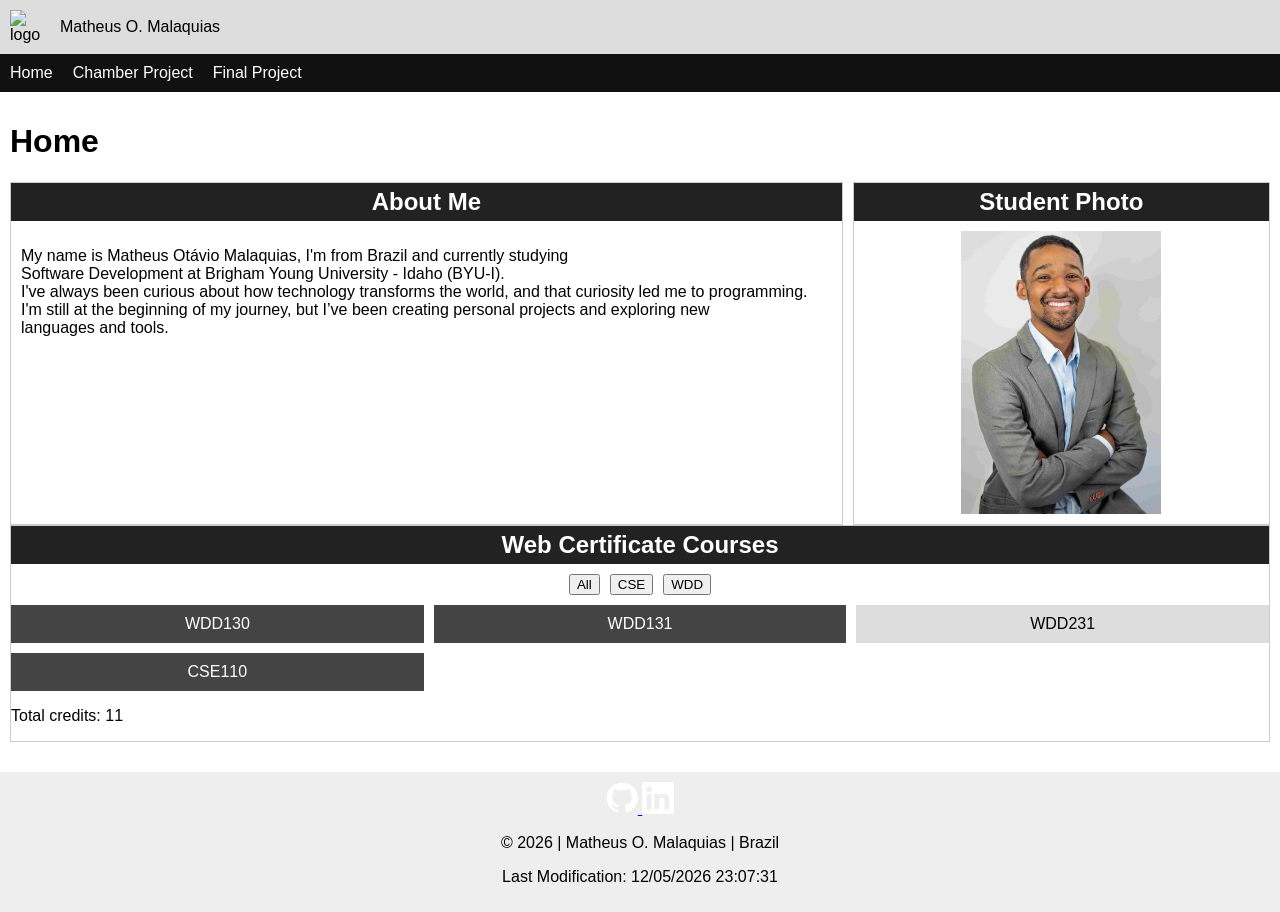
==== index.html @ 6e19b852 "Updated" ====
<!DOCTYPE html>
<html lang="en">

<head>
    <meta charset="UTF-8">
    <meta name="author" content="Matheus O. Malaquias">
    <meta name="description" content="WDD231 Home Page">
    <meta name="viewport" content="width=device-width, initial-scale=1.0">
    <title>WDD231 Home</title>
    <link rel="stylesheet" href="styles/normalize.css">
    <link rel="stylesheet" href="styles/small.css">
    <link rel="stylesheet" href="styles/larger.css">
    <script src="scripts/navigation.js" defer></script>
    <script src="scripts/date.js" defer></script>
    <script src="scripts/courses.js" defer></script>
</head>

<body>
    <header>
        <img src="./images/..." alt="logo" width="40">
        <span>Matheus O. Malaquias</span>    
        <button id="menuButton">☰</button>
    </header>
    
    <nav id="navMenu">
        <ul>
            <li><a href="#">Home</a></li>
            <li><a href="#">Chamber Project</a></li>
            <li><a href="#">Final Project</a></li>
        </ul>
    </nav>
    
    <main>
        <h1>Home</h1>
        <div class="top-sections">
            <section class="about">
                <h2>About Me</h2>
                <p>My name is Matheus Otávio Malaquias, I'm from Brazil and currently studying
                <br> Software Development at Brigham Young University - Idaho (BYU-I).
                <br> I've always been curious about how technology transforms the world, and that curiosity led me to programming.
                <br> I'm still at the beginning of my journey, but I’ve been creating personal projects and exploring new
                <br> languages and tools.</p>
            </section>
            
            <section class="photo">
                <h2>Student Photo</h2>
                <img src="./images/matheus-malaquias.jpg" alt="student photo">
            </section>
        </div>
        
        <section class="courses-section">
            <h2>Web Certificate Courses</h2>
            <div class="buttons">
                <button id="all">All</button>
                <button id="cse">CSE</button>
                <button id="wdd">WDD</button>
            </div>
            
            <div id="courses"></div>
            <p id="credits"></p>
        </section>
    </main>
    
    <footer>
        <div class="social">
            <a href="https://github.com/MatheusMalaquias" target="_blank" aria-label="GitHub">
                <svg xmlns="http://www.w3.org/2000/svg" width="32" height="32" fill="white" viewBox="0 0 24 24">
                    <path d="M12 .5C5.648.5.5 5.648.5 12c0 5.086 3.292 9.385 7.865 10.907.575.106.785-.25.785-.555 
                    0-.274-.01-1.002-.015-1.966-3.2.696-3.878-1.542-3.878-1.542-.523-1.327-1.277-1.68-1.277-1.68-1.043-.713.08-.698.08-.698 
                    1.152.081 1.758 1.183 1.758 1.183 1.026 1.756 2.69 1.249 3.344.955.104-.743.402-1.25.73-1.537-2.553-.29-5.237-1.277-5.237-5.682 
                    0-1.255.448-2.28 1.182-3.085-.119-.289-.512-1.456.112-3.038 0 0 .963-.308 3.157 1.178a11.02 11.02 0 0 1 2.873-.386c.975.004 
                    1.956.132 2.873.386 2.192-1.486 3.153-1.178 3.153-1.178.626 1.582.233 2.749.115 3.038.737.805 1.18 1.83 1.18 3.085 
                    0 4.415-2.688 5.389-5.252 5.673.414.356.782 1.063.782 2.141 
                    0 1.543-.014 2.787-.014 3.168 0 .308.207.667.79.554C20.713 21.38 24 17.082 24 12c0-6.352-5.148-11.5-12-11.5Z"/>
                </svg> 
            </a>
            
            <a href="https://www.linkedin.com/in/matheus-otavio-malaquias/" target="_blank" aria-label="LinkedIn">
                <svg xmlns="http://www.w3.org/2000/svg" width="32" height="32" fill="white" viewBox="0 0 24 24">
                    <path d="M20.451 20.451h-3.554v-5.569c0-1.328-.027-3.039-1.852-3.039-1.853 
                    0-2.137 1.447-2.137 2.942v5.666H9.354V9h3.414v1.561h.049c.476-.9 
                    1.637-1.852 3.368-1.852 3.599 0 4.263 2.369 4.263 5.455v6.287ZM5.337 
                    7.433a2.062 2.062 0 1 1 0-4.124 2.062 2.062 0 0 1 0 4.124ZM7.119 
                    20.451H3.554V9h3.565v11.451ZM22.225 0H1.771C.792 0 0 .774 
                    0 1.729v20.542C0 23.226.792 24 1.771 
                    24h20.451C23.2 24 24 23.226 24 22.271V1.729C24 
                    .774 23.2 0 22.222 0h.003Z"/>
                </svg>
            </a>
        </div>
        
        <p>© <span id="year"></span> | Matheus O. Malaquias | Brazil</p>
        <p id="lastModified"></p>
    </footer>

</body>
</html>
---- styles/small.css ----
body{
font-family: Arial, sans-serif;
margin:0;
}

header{
display:flex;
align-items:center;
gap:10px;
padding:10px;
background:#ddd;
}

nav{
background:#111;
display:none;
}

nav ul{
list-style:none;
margin:0;
padding:0;
}

nav a{
display:block;
padding:10px;
color:white;
text-decoration:none;
}

nav a:hover{
background:#444;
}

.show{
display:block;
}

main{
padding:10px;
}

.top-sections{
display:flex;
flex-direction:column;
gap:10px;
}

section{
border:1px solid #ccc;
}

section h2{
background:#222;
color:white;
padding:5px;
margin:0;
text-align:center;
}

.about p{
padding:10px;
}

.photo img{
width:100%;
max-width:200px;
display:block;
margin:10px auto;
}

.buttons{
display:flex;
gap:10px;
justify-content:center;
margin:10px 0;
}

#courses{
display:grid;
gap:10px;
grid-template-columns:1fr;
}

.course{
padding:10px;
background:#ddd;
text-align:center;
}

.completed{
background:#444;
color:white;
}

footer{
text-align:center;
margin-top:20px;
padding:10px;
background:#eee;
}
---- styles/larger.css ----
@media screen and (min-width: 768px){

#menuButton{
display:none;
}

nav{
display:block;
}

nav ul{
display:flex;
}

.top-sections{
flex-direction:row;
}

.about{
flex:2;
}

.photo{
flex:1;
}

#courses{
grid-template-columns:repeat(3,1fr);
}

}
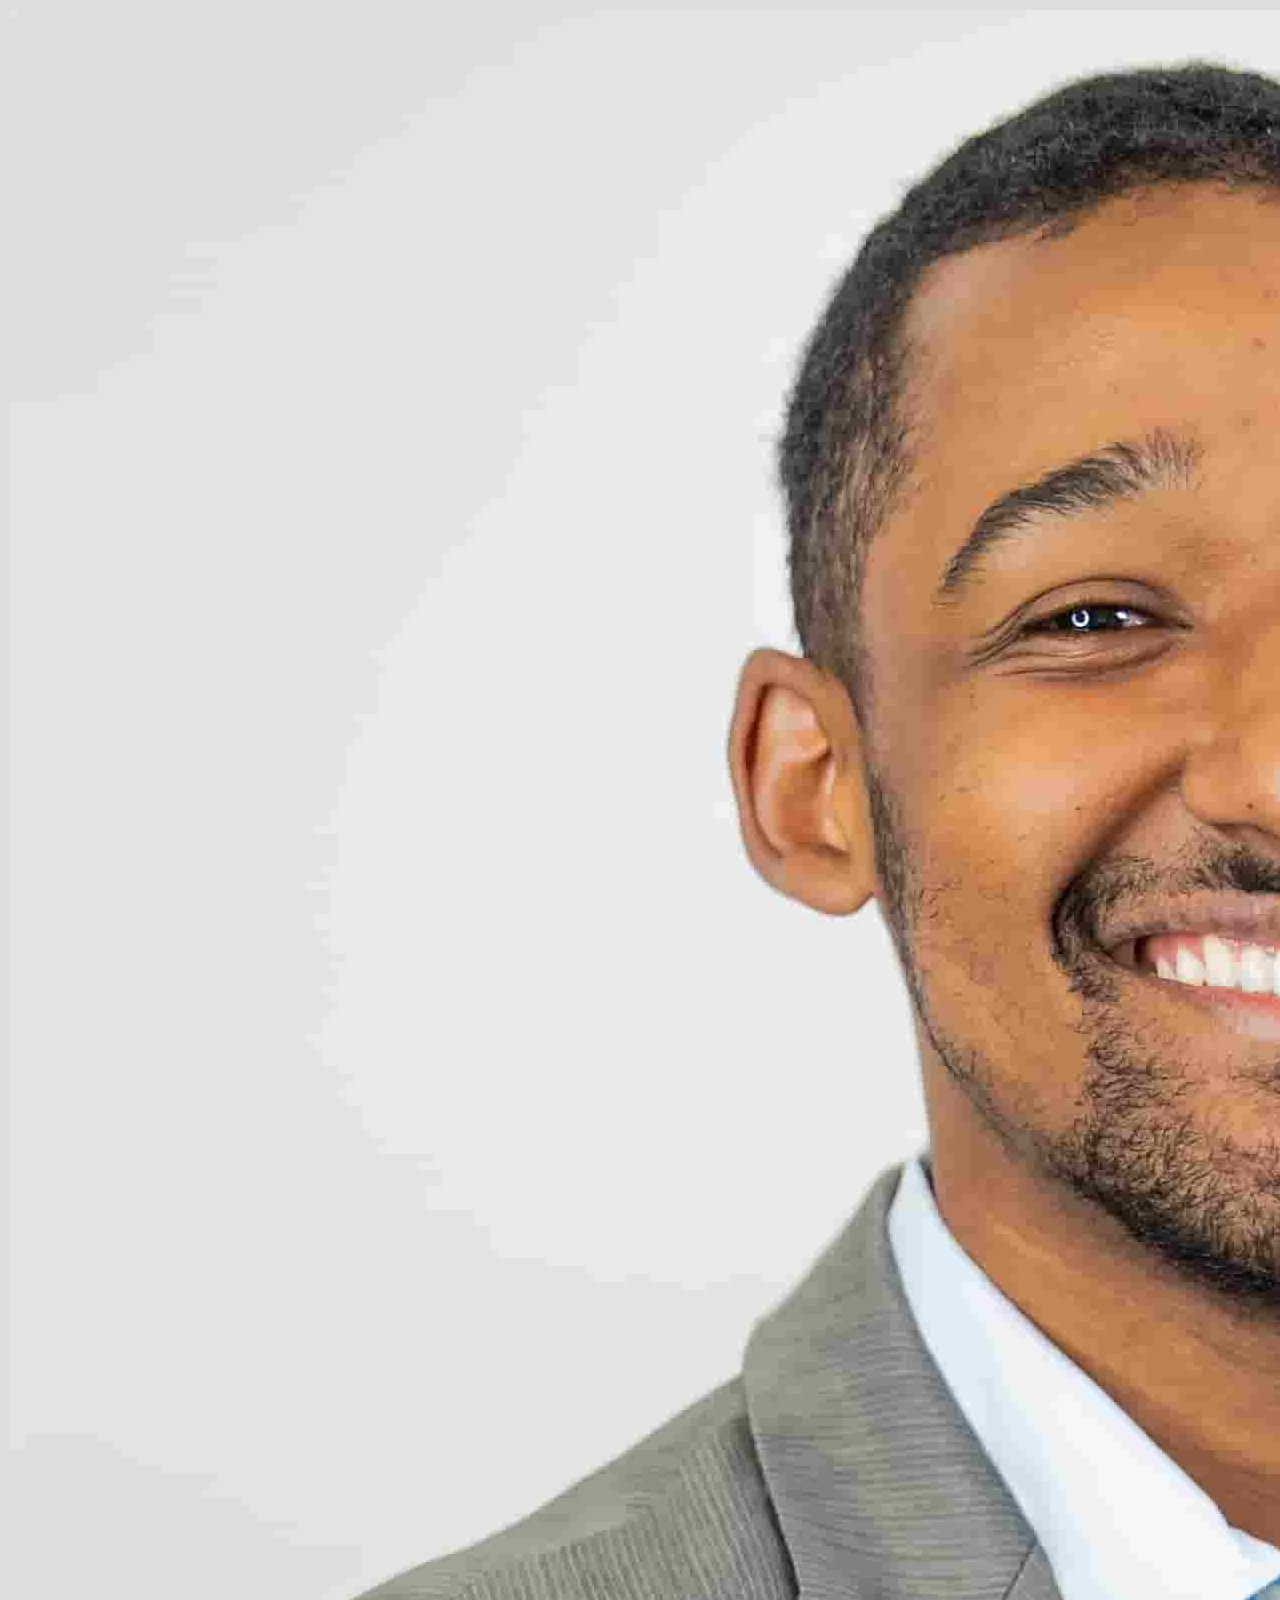
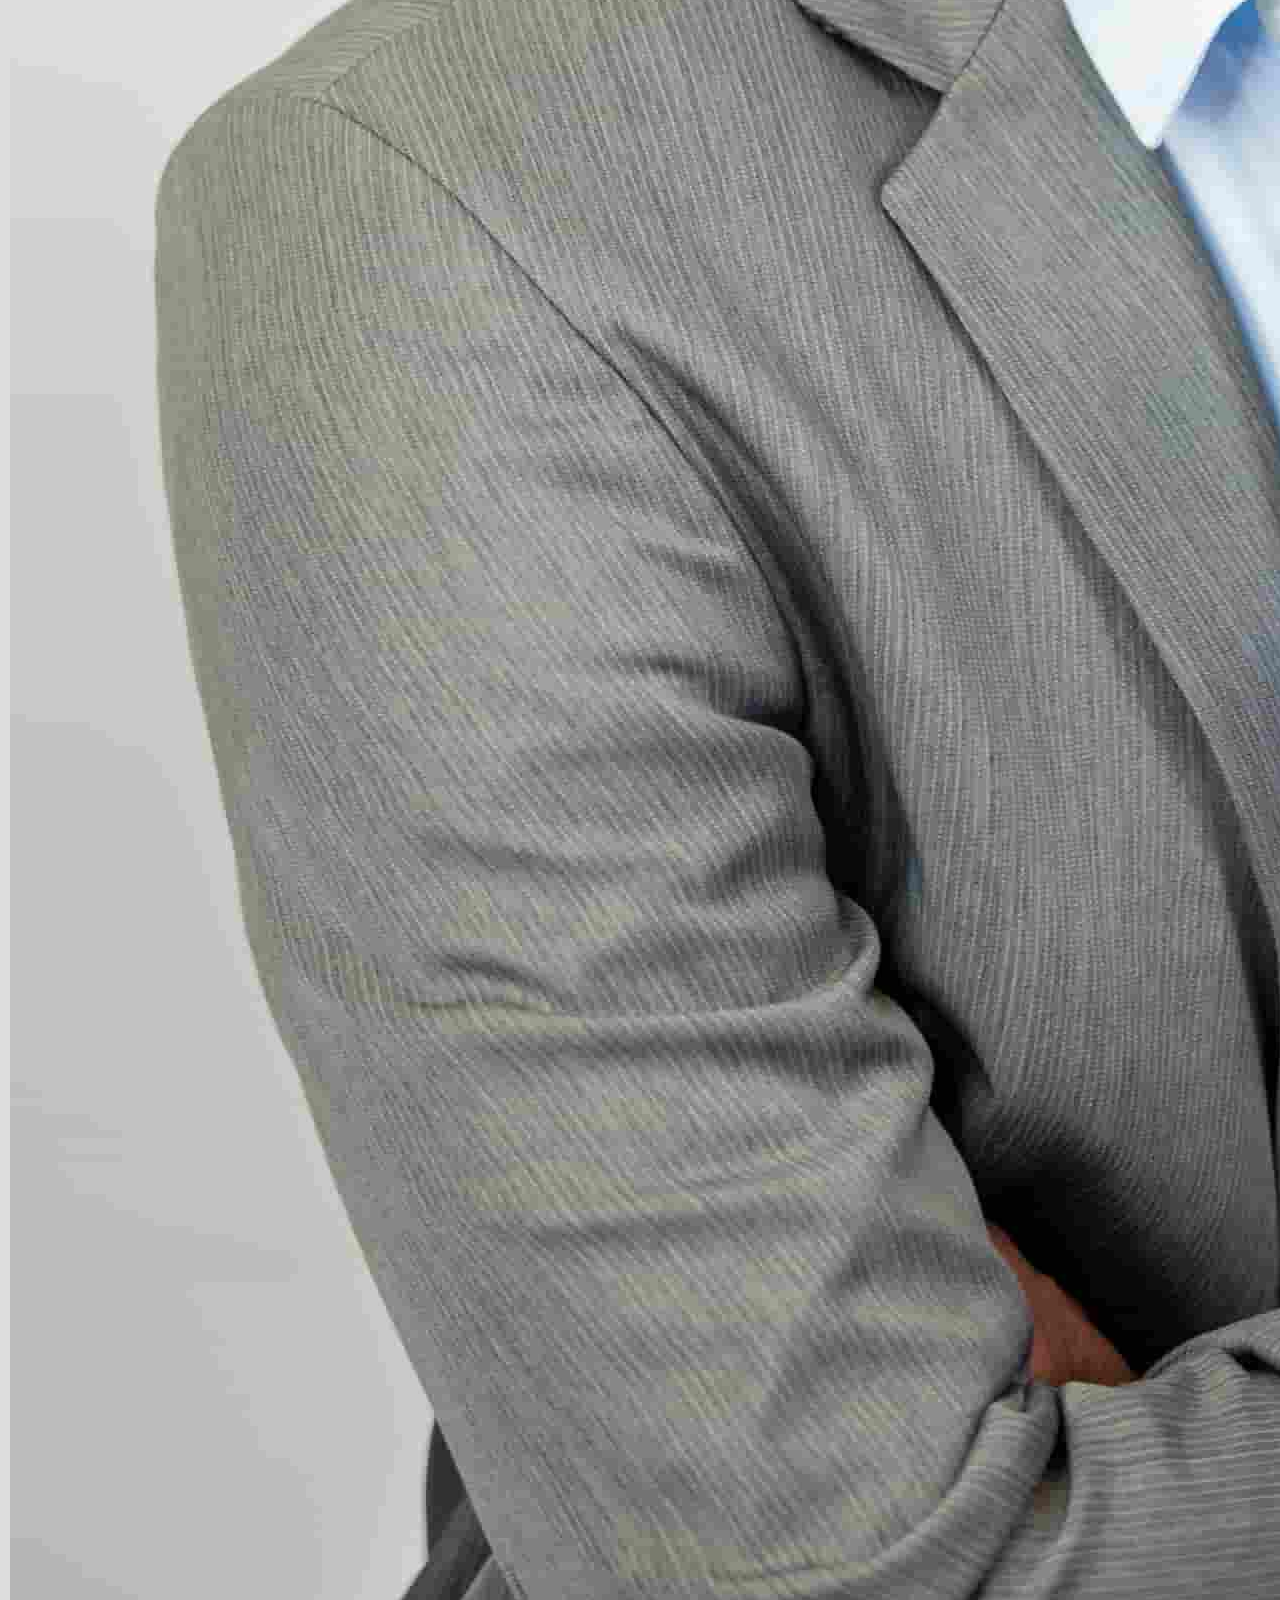
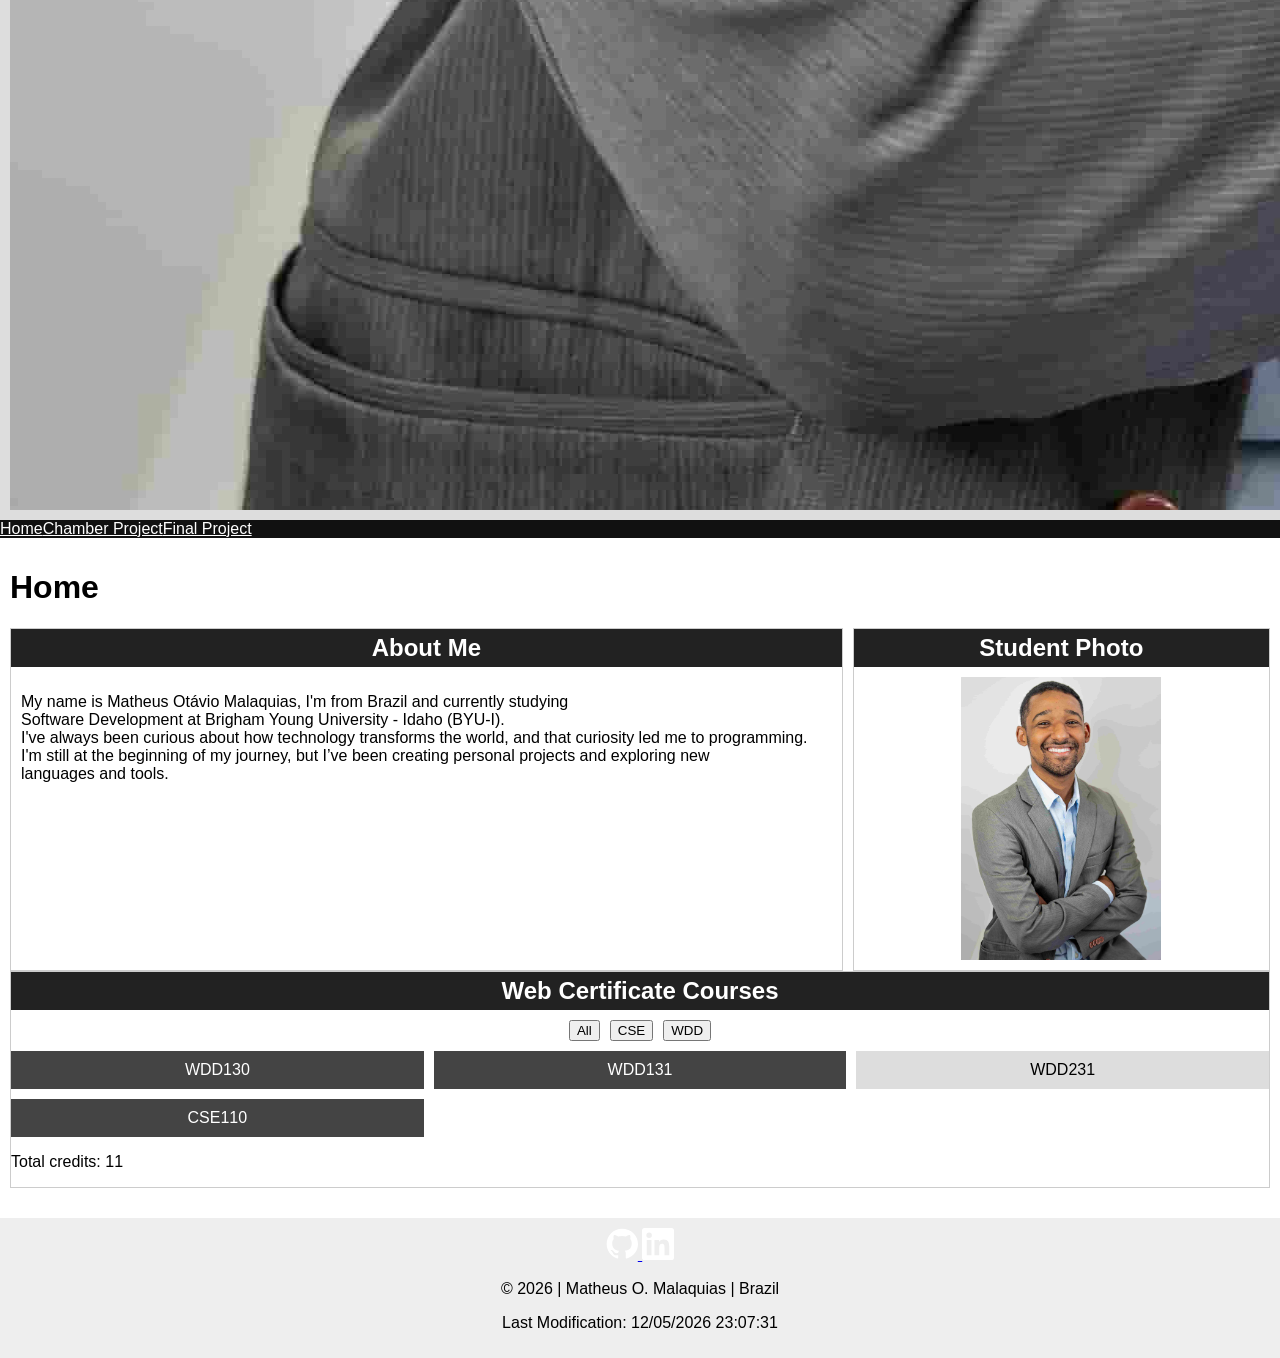
==== commit fc4ff405: "Updated" ====
--- a/index.html
+++ b/index.html
@@ -4,7 +4,7 @@
 <head>
     <meta charset="UTF-8">
     <meta name="author" content="Matheus O. Malaquias">
-    <meta name="description" content="WDD231 Home Page">
+    <meta name="description" content="Personal course home page for WDD231 showing my projects, web certificate courses, and information about my studies in web development.">
     <meta name="viewport" content="width=device-width, initial-scale=1.0">
     <title>WDD231 Home</title>
     <link rel="stylesheet" href="styles/normalize.css">
@@ -13,11 +13,14 @@
     <script src="scripts/navigation.js" defer></script>
     <script src="scripts/date.js" defer></script>
     <script src="scripts/courses.js" defer></script>
+    <link rel="preconnect" href="https://fonts.googleapis.com">
+    <link rel="preconnect" href="https://fonts.gstatic.com" crossorigin>
+    <link href="https://fonts.googleapis.com/css2?family=Roboto:wght@300;400;700&display=swap" rel="stylesheet">
 </head>
 
 <body>
     <header>
-        <img src="./images/..." alt="logo" width="40">
+        <img src="./images/matheus-malaquias.jpg" alt="Personal website logo"> width="40">
         <span>Matheus O. Malaquias</span>    
         <button id="menuButton">☰</button>
     </header>
@@ -44,7 +47,7 @@
             
             <section class="photo">
                 <h2>Student Photo</h2>
-                <img src="./images/matheus-malaquias.jpg" alt="student photo">
+                <img src="./images/matheus-malaquias.jpg" alt="Photo of Matheus Malaquias">
             </section>
         </div>
         
--- a/styles/small.css
+++ b/styles/small.css
@@ -23,10 +23,7 @@
 }
 
 nav a{
-display:block;
-padding:10px;
 color:white;
-text-decoration:none;
 }
 
 nav a:hover{
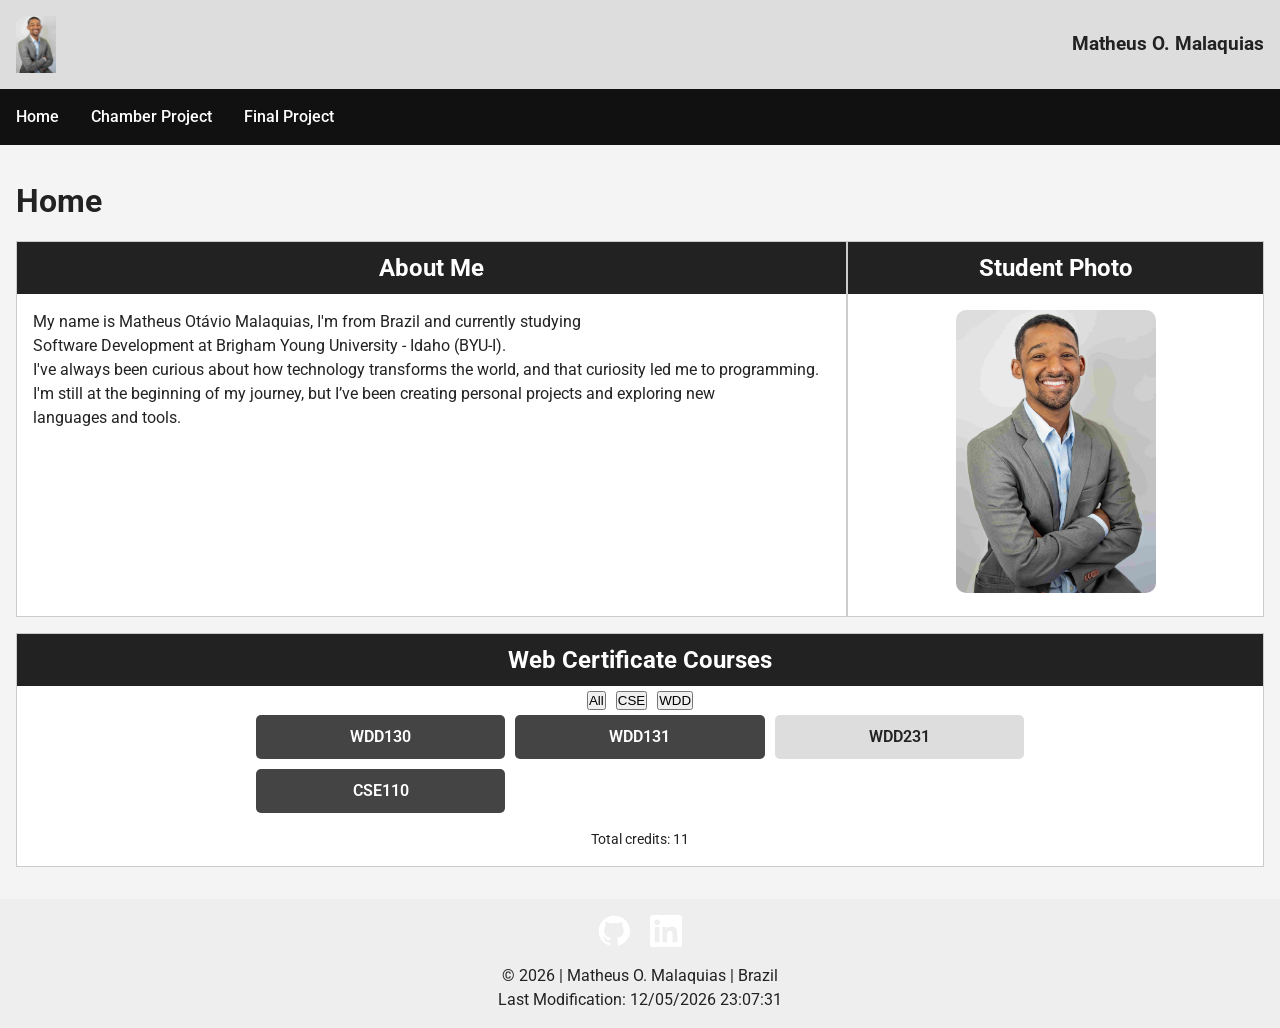
==== commit 279658cc: "Updated" ====
--- a/index.html
+++ b/index.html
@@ -20,7 +20,7 @@
 
 <body>
     <header>
-        <img src="./images/matheus-malaquias.jpg" alt="Personal website logo"> width="40">
+        <img src="./images/matheus-malaquias.jpg" alt="Personal website logo" width="40">
         <span>Matheus O. Malaquias</span>    
         <button id="menuButton">☰</button>
     </header>
--- a/styles/small.css
+++ b/styles/small.css
@@ -1,29 +1,70 @@
+/* ---------- GLOBAL ---------- */
+
+*{
+margin:0;
+padding:0;
+box-sizing:border-box;
+}
+
 body{
-font-family: Arial, sans-serif;
-margin:0;
+font-family: 'Roboto', sans-serif;
+background:#f4f4f4;
+color:#222;
+line-height:1.5;
 }
+
+main{
+padding:1rem;
+}
+
+/* ---------- HEADER ---------- */
 
 header{
 display:flex;
 align-items:center;
-gap:10px;
-padding:10px;
+justify-content:space-between;
 background:#ddd;
+padding:1rem;
+}
+
+header img{
+width:40px;
+}
+
+header span{
+font-size:1.2rem;
+font-weight:700;
+}
+
+/* ---------- MENU ---------- */
+
+#menuButton{
+font-size:1.5rem;
+background:none;
+border:none;
+cursor:pointer;
 }
 
 nav{
 background:#111;
 display:none;
+color: white;
 }
 
 nav ul{
 list-style:none;
-margin:0;
-padding:0;
+}
+
+nav li{
+border-top:1px solid #333;
 }
 
 nav a{
+display:block;
+padding:0.8rem;
+text-decoration:none;
 color:white;
+font-weight:500;
 }
 
 nav a:hover{
@@ -34,56 +75,82 @@
 display:block;
 }
 
-main{
-padding:10px;
+/* ---------- TITLES ---------- */
+
+h1{
+margin:1rem 0;
 }
+
+/* ---------- ABOUT + PHOTO ---------- */
 
 .top-sections{
 display:flex;
 flex-direction:column;
-gap:10px;
+margin-bottom:1rem;
 }
 
 section{
+background:white;
 border:1px solid #ccc;
 }
 
 section h2{
 background:#222;
 color:white;
-padding:5px;
-margin:0;
+text-align:center;
+padding:0.5rem;
+}
+
+.about p{
+padding:1rem;
+}
+
+.photo{
 text-align:center;
 }
 
-.about p{
-padding:10px;
+.photo img{
+width:200px;
+margin:1rem auto;
+border-radius:10px;
 }
 
-.photo img{
-width:100%;
-max-width:200px;
-display:block;
-margin:10px auto;
+/* ---------- COURSE SECTION ---------- */
+
+.courses-section{
+margin-top:1rem;
 }
 
 .buttons{
 display:flex;
-gap:10px;
 justify-content:center;
-margin:10px 0;
+margin:1rem 0;
+flex-wrap:wrap;
 }
+
+.buttons button{
+margin:5px;
+}
+
+.buttons button:hover{
+background:#ddd;
+}
+
+/* ---------- COURSE CARDS ---------- */
 
 #courses{
 display:grid;
+grid-template-columns:1fr;
 gap:10px;
-grid-template-columns:1fr;
+padding:0 1rem 1rem;
 }
 
 .course{
+background:#ddd;
 padding:10px;
-background:#ddd;
 text-align:center;
+font-weight:600;
+border-radius:5px;
 }
 
 .completed{
@@ -91,9 +158,41 @@
 color:white;
 }
 
+/* ---------- CREDITS ---------- */
+
+#credits{
+text-align:center;
+padding-bottom:1rem;
+font-size:0.9rem;
+}
+
+/* ---------- FOOTER ---------- */
+
 footer{
 text-align:center;
-margin-top:20px;
-padding:10px;
 background:#eee;
+padding:1rem;
+margin-top:1rem;
+}
+
+.social{
+display:flex;
+justify-content:center;
+margin-bottom:10px;
+}
+
+.social a{
+margin:0 10px;
+text-decoration:none;
+font-weight:700;
+color:#222;
+}
+
+.social a:hover{
+text-decoration:underline;
+}
+
+img{
+max-width:100%;
+height:auto;
 }
--- a/styles/larger.css
+++ b/styles/larger.css
@@ -1,8 +1,12 @@
-@media screen and (min-width: 768px){
+@media screen and (min-width:768px){
+
+/* hide hamburger */
 
 #menuButton{
 display:none;
 }
+
+/* navigation horizontal */
 
 nav{
 display:block;
@@ -11,6 +15,16 @@
 nav ul{
 display:flex;
 }
+
+nav li{
+border:none;
+}
+
+nav a{
+padding:1rem;
+}
+
+/* layout sections */
 
 .top-sections{
 flex-direction:row;
@@ -24,8 +38,17 @@
 flex:1;
 }
 
+/* courses grid */
+
 #courses{
 grid-template-columns:repeat(3,1fr);
+max-width:800px;
+margin:auto;
+}
+
+.buttons{
+max-width:600px;
+margin:auto;
 }
 
 }
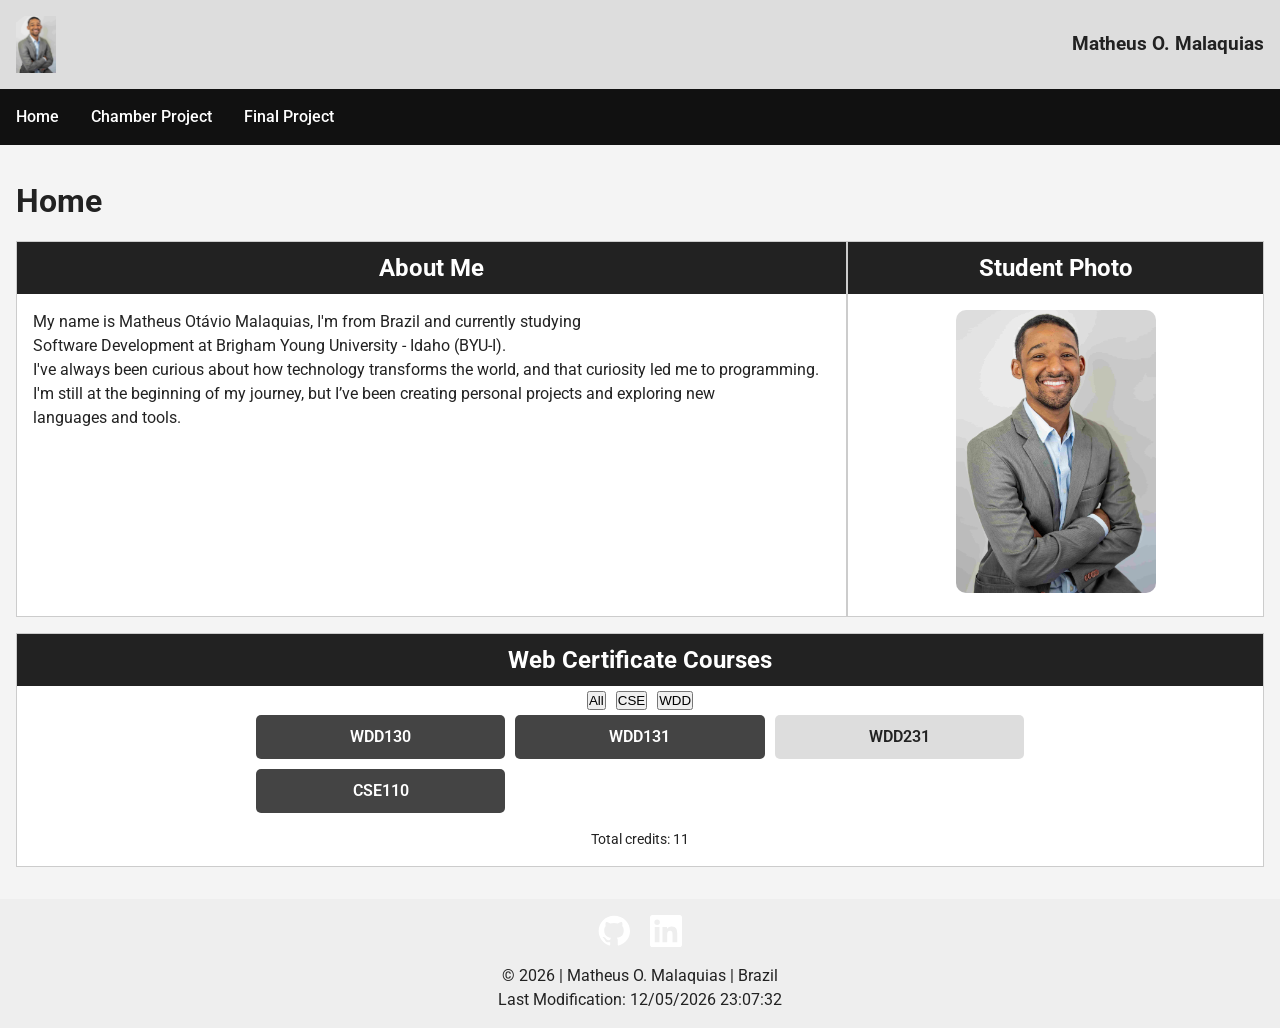
==== commit edb9e157: "Updated" ====
--- a/index.html
+++ b/index.html
@@ -7,7 +7,6 @@
     <meta name="description" content="Personal course home page for WDD231 showing my projects, web certificate courses, and information about my studies in web development.">
     <meta name="viewport" content="width=device-width, initial-scale=1.0">
     <title>WDD231 Home</title>
-    <link rel="stylesheet" href="styles/normalize.css">
     <link rel="stylesheet" href="styles/small.css">
     <link rel="stylesheet" href="styles/larger.css">
     <script src="scripts/navigation.js" defer></script>
@@ -27,9 +26,9 @@
     
     <nav id="navMenu">
         <ul>
-            <li><a href="#">Home</a></li>
-            <li><a href="#">Chamber Project</a></li>
-            <li><a href="#">Final Project</a></li>
+            <li><a href="index.html">Home</a></li>
+            <li><a href="./chamber/index.html">Chamber Project</a></li>
+            <li><a href="./smartmind/index.html">Final Project</a></li>
         </ul>
     </nav>
     
